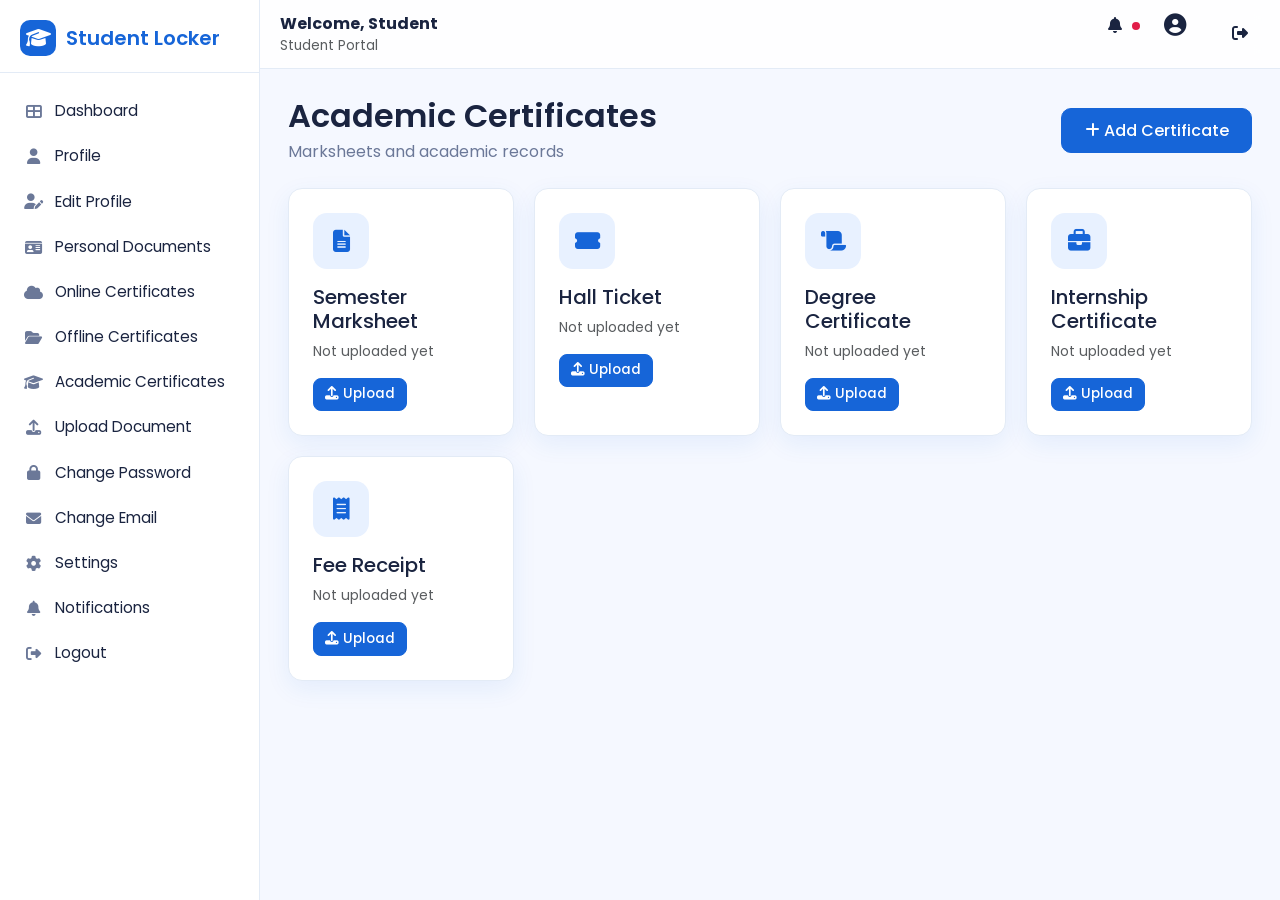
==== academic-certificates.html @ c033478b "Initial commit" ====
<!doctype html>
<html lang="en"><head>
<meta charset="utf-8"><meta name="viewport" content="width=device-width,initial-scale=1">
<title>Academic Certificates - Student Locker</title>
<link href="https://fonts.googleapis.com/css2?family=Poppins:wght@300;400;500;600;700&display=swap" rel="stylesheet">
<link href="https://cdn.jsdelivr.net/npm/bootstrap@5.3.2/dist/css/bootstrap.min.css" rel="stylesheet">
<link href="https://cdnjs.cloudflare.com/ajax/libs/font-awesome/6.5.1/css/all.min.css" rel="stylesheet">
<link href="assets/css/style.css" rel="stylesheet"><link href="assets/css/dashboard.css" rel="stylesheet">
</head><body>
<div data-layout="student">
  <div class="page-header"><div><h2>Academic Certificates</h2><p>Marksheets and academic records</p></div>
    <a href="upload-document.html?cat=academic" class="btn btn-primary"><i class="fas fa-plus me-1"></i>Add Certificate</a></div>
  <div id="docGrid" class="stat-row"></div>
</div>
<div class="modal fade" id="previewModal" tabindex="-1"><div class="modal-dialog modal-lg modal-dialog-centered"><div class="modal-content">
  <div class="modal-header"><h5 class="modal-title" id="previewTitle">Preview</h5><button class="btn-close" data-bs-dismiss="modal"></button></div>
  <div class="modal-body" id="previewBody"></div>
</div></div></div>
<script src="https://cdn.jsdelivr.net/npm/bootstrap@5.3.2/dist/js/bootstrap.bundle.min.js"></script>
<script src="assets/js/app.js"></script><script src="assets/js/layout.js"></script><script src="assets/js/dashboard.js"></script><script src="assets/js/doc-page.js"></script>
<script>
  document.addEventListener('DOMContentLoaded', ()=>{
    renderDocPage('academic',[
      {title:'Semester Marksheet', icon:'fa-file-alt'},
      {title:'Hall Ticket', icon:'fa-ticket-alt'},
      {title:'Degree Certificate', icon:'fa-scroll'},
      {title:'Internship Certificate', icon:'fa-briefcase'},
      {title:'Fee Receipt', icon:'fa-receipt'},
    ]);
  });
</script>
</body></html>
---- assets/css/style.css ----
/* Student Details Locker - Global Styles */
:root{
  --sl-primary:#1665d8;
  --sl-primary-dark:#0f4ea8;
  --sl-primary-light:#e8f1ff;
  --sl-accent:#00b4d8;
  --sl-bg:#f5f8ff;
  --sl-white:#ffffff;
  --sl-text:#1a2440;
  --sl-muted:#6b7898;
  --sl-border:#e3ebf6;
  --sl-shadow:0 8px 24px rgba(22,101,216,.08);
  --sl-shadow-lg:0 16px 40px rgba(22,101,216,.14);
  --sl-radius:14px;
}
*{box-sizing:border-box}
html,body{height:100%}
body{
  font-family:'Poppins',system-ui,sans-serif;
  background:var(--sl-bg);
  color:var(--sl-text);
  margin:0;
  transition:background .3s,color .3s;
}
body.dark-mode{
  --sl-bg:#0e1526;
  --sl-white:#161f36;
  --sl-text:#eef2ff;
  --sl-muted:#95a1c2;
  --sl-border:#25304d;
  --sl-primary-light:#1a2b4d;
  background:var(--sl-bg);
  color:var(--sl-text);
}
a{color:var(--sl-primary);text-decoration:none}
a:hover{color:var(--sl-primary-dark)}
.btn-primary{
  background:var(--sl-primary);border-color:var(--sl-primary);
  border-radius:10px;padding:.6rem 1.4rem;font-weight:500;
  transition:transform .2s, box-shadow .2s;
}
.btn-primary:hover{background:var(--sl-primary-dark);border-color:var(--sl-primary-dark);transform:translateY(-2px);box-shadow:0 8px 20px rgba(22,101,216,.3)}
.btn-outline-primary{color:var(--sl-primary);border-color:var(--sl-primary);border-radius:10px}
.btn-outline-primary:hover{background:var(--sl-primary);color:#fff}
.sl-brand{display:flex;align-items:center;gap:.6rem;font-weight:600;color:var(--sl-primary);font-size:1.25rem}
.sl-brand i{background:var(--sl-primary);color:#fff;width:36px;height:36px;border-radius:10px;display:inline-flex;align-items:center;justify-content:center}

/* Cards */
.sl-card{
  background:var(--sl-white);
  border:1px solid var(--sl-border);
  border-radius:var(--sl-radius);
  padding:1.5rem;
  box-shadow:var(--sl-shadow);
  transition:transform .25s ease, box-shadow .25s ease;
}
.sl-card:hover{transform:translateY(-4px);box-shadow:var(--sl-shadow-lg)}
.sl-icon-circle{
  width:56px;height:56px;border-radius:14px;
  background:var(--sl-primary-light);color:var(--sl-primary);
  display:inline-flex;align-items:center;justify-content:center;font-size:1.4rem;margin-bottom:1rem;
}

/* Glass navbar */
.sl-navbar{
  background:rgba(255,255,255,.85);
  backdrop-filter:saturate(180%) blur(12px);
  border-bottom:1px solid var(--sl-border);
  padding:.75rem 1.25rem;
  position:sticky;top:0;z-index:1000;
  display:flex;align-items:center;gap:1rem;
}
body.dark-mode .sl-navbar{background:rgba(22,31,54,.85)}
.sl-navbar .spacer{flex:1}
.sl-navbar .icon-btn{
  background:transparent;border:none;color:var(--sl-text);
  width:40px;height:40px;border-radius:10px;position:relative;
}
.sl-navbar .icon-btn:hover{background:var(--sl-primary-light);color:var(--sl-primary)}
.sl-navbar .badge-dot{
  position:absolute;top:8px;right:8px;width:8px;height:8px;background:#e11d48;border-radius:50%;
}
.avatar{width:38px;height:38px;border-radius:50%;object-fit:cover;border:2px solid var(--sl-primary-light)}

/* Sidebar */
.sl-app{display:flex;min-height:100vh}
.sl-sidebar{
  width:260px;background:var(--sl-white);border-right:1px solid var(--sl-border);
  padding:1.25rem 0;position:sticky;top:0;height:100vh;overflow-y:auto;
  transition:transform .3s ease;
  display:flex;flex-direction:column;
}
.sl-sidebar .sl-brand{padding:0 1.25rem 1rem;border-bottom:1px solid var(--sl-border);margin-bottom:1rem}
.sl-sidebar a.nav-item{
  display:flex;align-items:center;gap:.75rem;padding:.7rem 1.25rem;color:var(--sl-text);
  border-left:3px solid transparent;font-size:.95rem;transition:all .2s;
}
.sl-sidebar a.nav-item i{width:20px;text-align:center;color:var(--sl-muted)}
.sl-sidebar a.nav-item:hover,.sl-sidebar a.nav-item.active{
  background:var(--sl-primary-light);color:var(--sl-primary);border-left-color:var(--sl-primary);
}
.sl-sidebar a.nav-item:hover i,.sl-sidebar a.nav-item.active i{color:var(--sl-primary)}
.sl-main{flex:1;min-width:0;display:flex;flex-direction:column}
.sl-content{padding:1.75rem;flex:1}

/* Auth pages */
.auth-wrapper{
  min-height:100vh;display:flex;align-items:center;justify-content:center;
  background:linear-gradient(135deg,#1665d8 0%,#0f4ea8 60%,#00b4d8 100%);
  padding:2rem 1rem;
}
.auth-card{
  background:rgba(255,255,255,.96);
  backdrop-filter:blur(20px);
  border-radius:20px;padding:2.5rem;max-width:460px;width:100%;
  box-shadow:0 30px 80px rgba(0,0,0,.2);
  animation:fadeUp .5s ease;
}
@keyframes fadeUp{from{opacity:0;transform:translateY(16px)}to{opacity:1;transform:none}}
.auth-title{font-weight:600;margin-bottom:.25rem;color:var(--sl-primary-dark)}
.auth-sub{color:var(--sl-muted);margin-bottom:1.5rem}
.password-field{position:relative}
.password-field .toggle-pw{
  position:absolute;right:12px;top:50%;transform:translateY(-50%);
  background:none;border:none;color:var(--sl-muted);cursor:pointer;
}
.form-control,.form-select{border-radius:10px;padding:.65rem .9rem;border:1px solid var(--sl-border);background:var(--sl-white);color:var(--sl-text)}
.form-control:focus,.form-select:focus{border-color:var(--sl-primary);box-shadow:0 0 0 3px rgba(22,101,216,.15)}

/* Landing choose card */
.choose-grid{display:grid;grid-template-columns:1fr 1fr;gap:1.5rem;margin-top:1.5rem}
.choose-grid .role-card{
  padding:2rem 1.5rem;border-radius:16px;text-align:center;cursor:pointer;
  background:var(--sl-white);border:1px solid var(--sl-border);transition:all .25s;
}
.choose-grid .role-card:hover{transform:translateY(-4px);border-color:var(--sl-primary);box-shadow:var(--sl-shadow-lg)}
.choose-grid .role-card i{font-size:2.4rem;color:var(--sl-primary);margin-bottom:.75rem}
@media(max-width:520px){.choose-grid{grid-template-columns:1fr}.auth-card{padding:1.75rem}}

/* Strength meter */
.pw-meter{height:6px;border-radius:6px;background:#e6ecf5;overflow:hidden;margin-top:.4rem}
.pw-meter .bar{height:100%;width:0;transition:width .3s, background .3s}

/* Loader */
.loader{
  width:22px;height:22px;border-radius:50%;
  border:3px solid rgba(255,255,255,.4);border-top-color:#fff;
  animation:spin .8s linear infinite;display:inline-block;vertical-align:middle;
}
@keyframes spin{to{transform:rotate(360deg)}}
.full-loader{position:fixed;inset:0;background:rgba(15,32,80,.35);display:none;align-items:center;justify-content:center;z-index:2000}
.full-loader.show{display:flex}
.full-loader .loader{width:44px;height:44px;border-width:5px;border-top-color:#fff}

/* Toast */
.sl-toast{
  position:fixed;bottom:24px;right:24px;background:var(--sl-white);color:var(--sl-text);
  border-left:4px solid var(--sl-primary);border-radius:10px;box-shadow:var(--sl-shadow-lg);
  padding:.9rem 1.2rem;z-index:3000;min-width:260px;
  opacity:0;transform:translateY(10px);transition:opacity .25s, transform .25s;
}
.sl-toast.show{opacity:1;transform:none}
.sl-toast.success{border-left-color:#16a34a}
.sl-toast.error{border-left-color:#e11d48}

/* Table */
.table{background:var(--sl-white);border-radius:var(--sl-radius);overflow:hidden}
.table thead{background:var(--sl-primary-light);color:var(--sl-primary)}
body.dark-mode .table{color:var(--sl-text)}

/* Page header */
.page-header{display:flex;justify-content:space-between;align-items:center;margin-bottom:1.5rem;flex-wrap:wrap;gap:1rem}
.page-header h2{margin:0;font-weight:600}
.page-header p{margin:.25rem 0 0;color:var(--sl-muted)}

/* Doc card */
.doc-card .actions{display:flex;gap:.4rem;flex-wrap:wrap;margin-top:1rem}
.doc-card .actions .btn{padding:.35rem .7rem;font-size:.85rem;border-radius:8px}

/* Upload zone */
.upload-zone{
  border:2px dashed var(--sl-primary);border-radius:14px;padding:2.5rem 1rem;text-align:center;
  background:var(--sl-primary-light);color:var(--sl-primary);cursor:pointer;transition:.2s;
}
.upload-zone:hover,.upload-zone.dragover{background:#d7e6ff}
.upload-zone i{font-size:2.4rem;margin-bottom:.5rem}

.progress{height:8px;border-radius:6px}
.progress-bar{background:var(--sl-primary)}

/* Notification list */
.notif-item{display:flex;gap:1rem;padding:1rem;border-bottom:1px solid var(--sl-border);align-items:flex-start}
.notif-item:last-child{border-bottom:none}
.notif-item .dot{width:10px;height:10px;border-radius:50%;background:var(--sl-primary);margin-top:.5rem;flex-shrink:0}
.notif-item.read .dot{background:var(--sl-muted)}
.notif-item .meta{color:var(--sl-muted);font-size:.85rem}

/* Verify badge */
.badge-verified{background:#16a34a;color:#fff;padding:.4rem .8rem;border-radius:20px;font-size:.85rem}
.badge-pending{background:#f59e0b;color:#fff;padding:.4rem .8rem;border-radius:20px;font-size:.85rem}

/* Responsive sidebar */
@media(max-width:991px){
  .sl-sidebar{position:fixed;top:0;left:0;transform:translateX(-100%);z-index:1200;box-shadow:var(--sl-shadow-lg)}
  .sl-sidebar.open{transform:translateX(0)}
  .sl-backdrop{position:fixed;inset:0;background:rgba(0,0,0,.35);z-index:1100;display:none}
  .sl-backdrop.show{display:block}
}
@media(max-width:576px){
  .sl-content{padding:1.1rem}
  .auth-card{padding:1.5rem}
}
---- assets/css/dashboard.css ----
/* Dashboard-specific tweaks */
.stat-row{display:grid;grid-template-columns:repeat(auto-fit,minmax(220px,1fr));gap:1.25rem}
.welcome-hero{
  background:linear-gradient(135deg,var(--sl-primary),var(--sl-primary-dark));
  color:#fff;border-radius:var(--sl-radius);padding:1.75rem;margin-bottom:1.5rem;
  display:flex;justify-content:space-between;align-items:center;flex-wrap:wrap;gap:1rem;
}
.welcome-hero h3{margin:0;font-weight:600}
.welcome-hero p{margin:.25rem 0 0;opacity:.9}
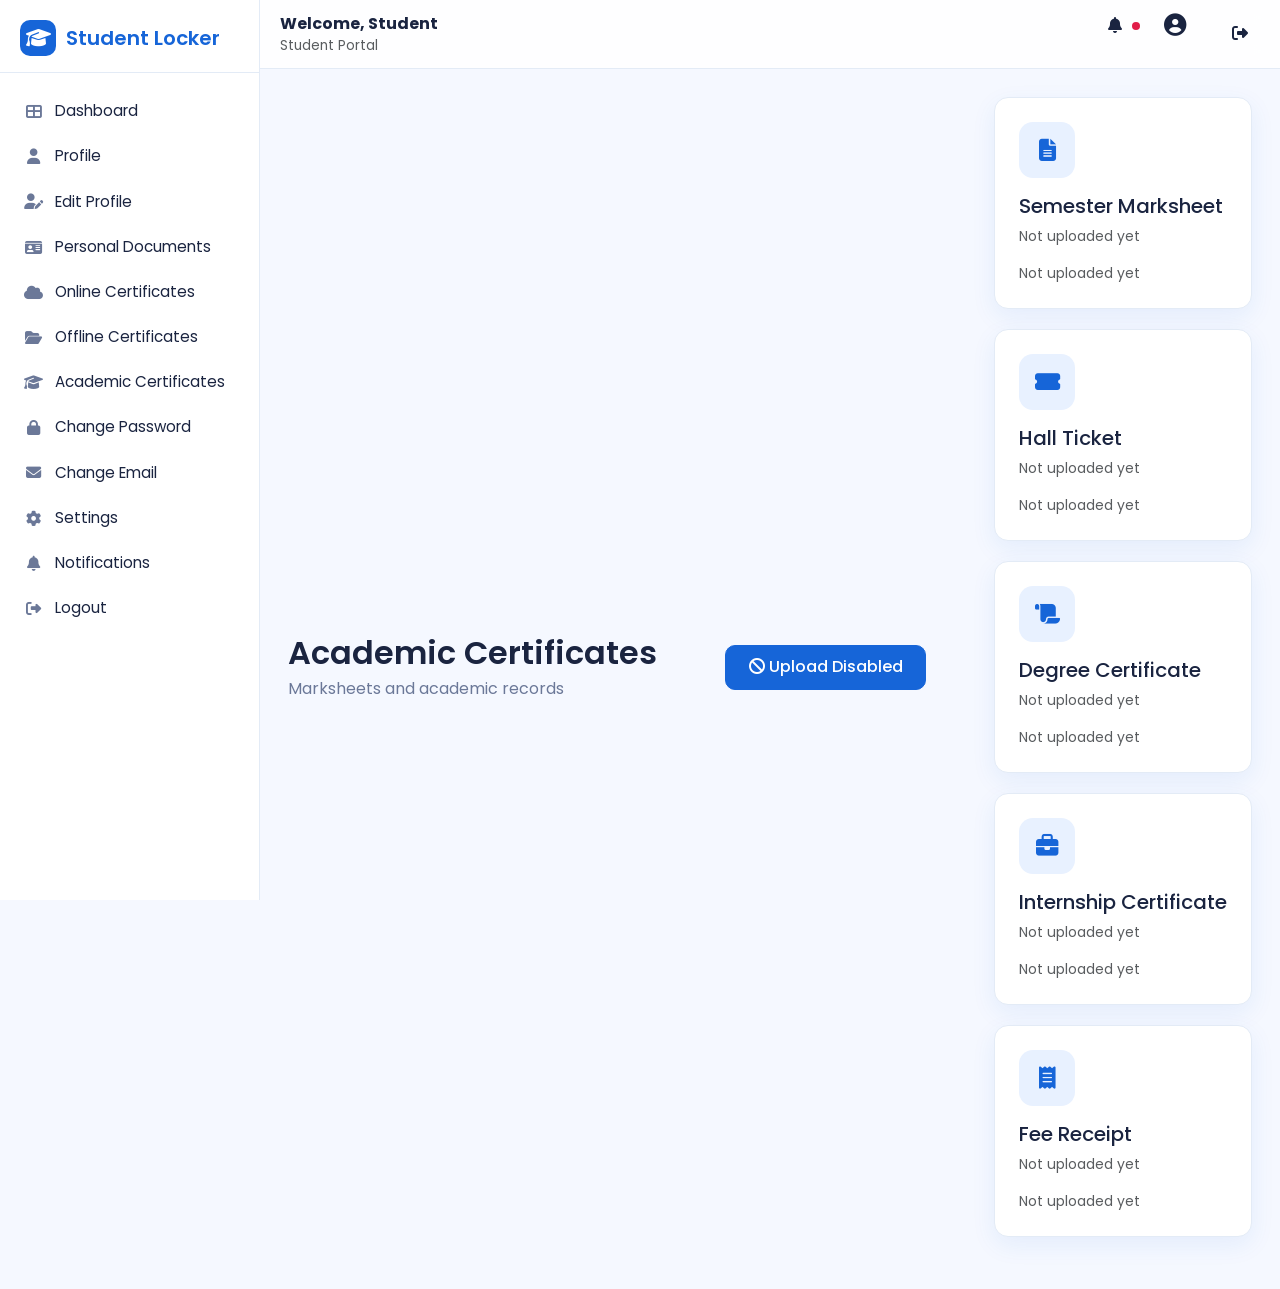
==== commit 0f4557cd: "update the frontend of the student dashboard and add new featurefor student" ====
--- a/academic-certificates.html
+++ b/academic-certificates.html
@@ -9,7 +9,7 @@
 </head><body>
 <div data-layout="student">
   <div class="page-header"><div><h2>Academic Certificates</h2><p>Marksheets and academic records</p></div>
-    <a href="upload-document.html?cat=academic" class="btn btn-primary"><i class="fas fa-plus me-1"></i>Add Certificate</a></div>
+    <button class="btn btn-primary" type="button" onclick="slToast('Upload is not available','error')"><i class="fas fa-ban me-1"></i>Upload Disabled</button>
   <div id="docGrid" class="stat-row"></div>
 </div>
 <div class="modal fade" id="previewModal" tabindex="-1"><div class="modal-dialog modal-lg modal-dialog-centered"><div class="modal-content">
